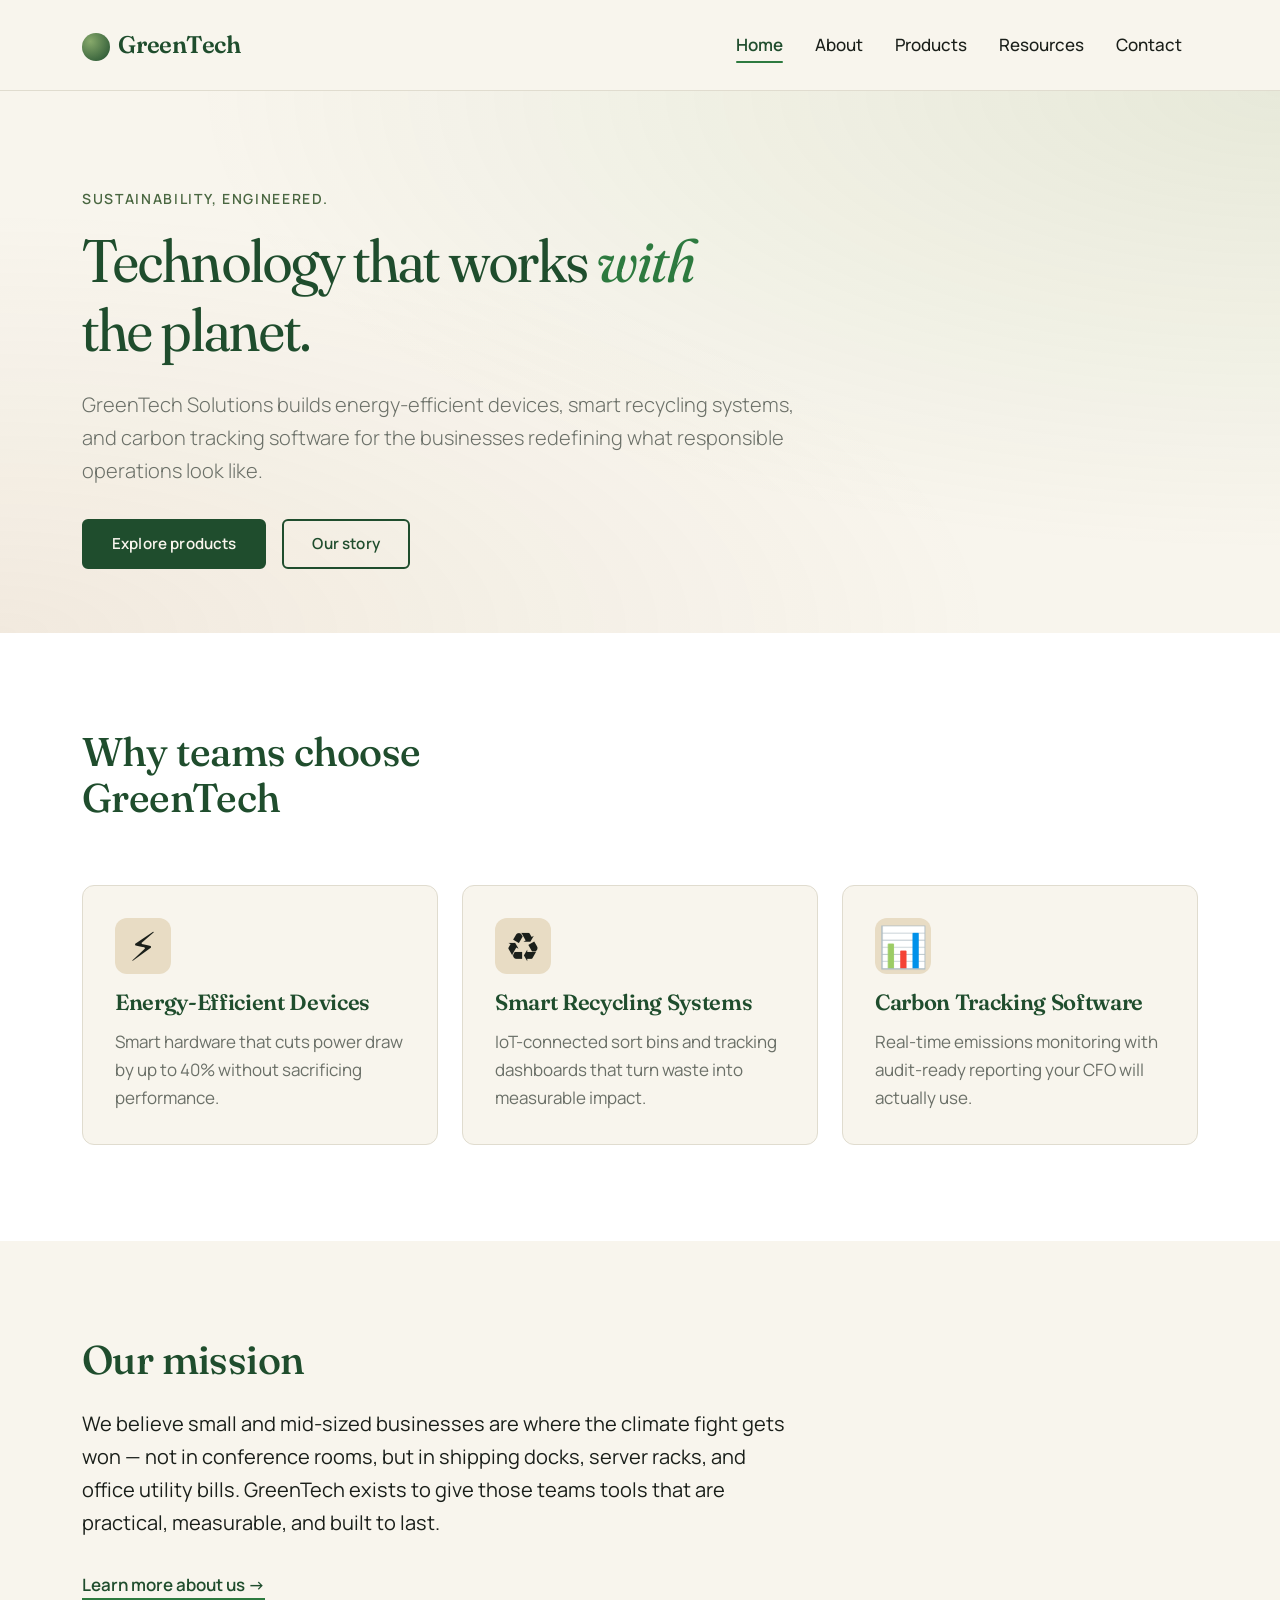
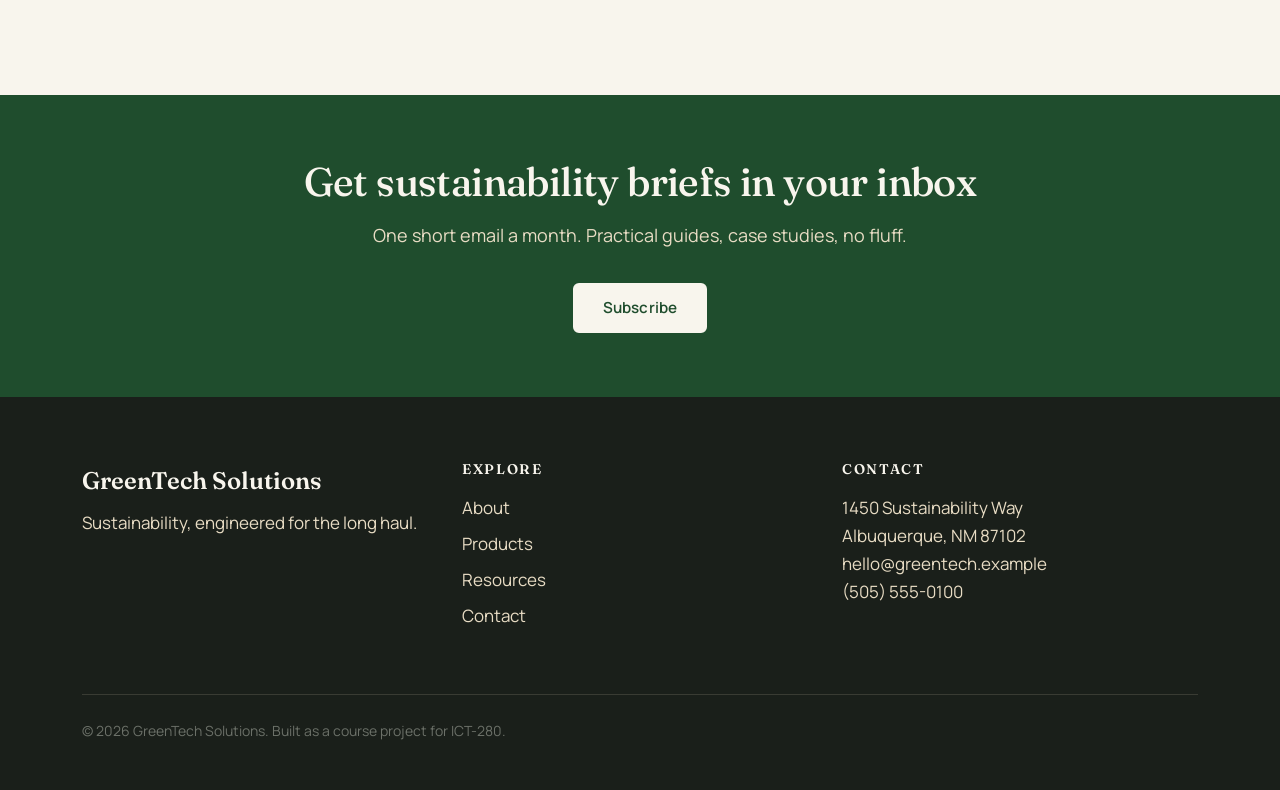
==== index.html @ 18853099 "Initial commit: homepage and about page" ====
<!DOCTYPE html>
<html lang="en">
<head>
  <meta charset="UTF-8">
  <meta name="viewport" content="width=device-width, initial-scale=1.0">
  <meta name="description" content="GreenTech Solutions — innovative, eco-friendly technology for small and mid-sized businesses ready to reduce their carbon footprint.">
  <meta name="author" content="GreenTech Solutions">
  <title>GreenTech Solutions — Eco-Friendly Technology for Sustainable Business</title>

  <!-- Google Fonts: Fraunces (display) + Manrope (body) -->
  <link rel="preconnect" href="https://fonts.googleapis.com">
  <link rel="preconnect" href="https://fonts.gstatic.com" crossorigin>
  <link href="https://fonts.googleapis.com/css2?family=Fraunces:opsz,wght@9..144,400;9..144,500;9..144,600;9..144,700&family=Manrope:wght@300;400;500;600;700&display=swap" rel="stylesheet">

  <!-- Bootstrap 5 CSS -->
  <link href="https://cdn.jsdelivr.net/npm/bootstrap@5.3.3/dist/css/bootstrap.min.css" rel="stylesheet">

  <!-- Custom stylesheet -->
  <link rel="stylesheet" href="css/styles.css">
</head>
<body>

  <!-- Skip link: jumps keyboard users past the nav -->
  <a href="#main-content" class="skip-link">Skip to main content</a>

  <!-- ============== HEADER / NAV ============== -->
  <header>
    <nav class="navbar navbar-expand-lg" aria-label="Primary navigation">
      <div class="container">
        <a class="navbar-brand" href="index.html">
          <span class="brand-mark" aria-hidden="true"></span>GreenTech
        </a>

        <button class="navbar-toggler" type="button"
                data-bs-toggle="collapse" data-bs-target="#mainNav"
                aria-controls="mainNav" aria-expanded="false"
                aria-label="Toggle navigation menu">
          <span class="navbar-toggler-icon"></span>
        </button>

        <div class="collapse navbar-collapse" id="mainNav">
          <ul class="navbar-nav ms-auto">
            <li class="nav-item"><a class="nav-link" href="index.html">Home</a></li>
            <li class="nav-item"><a class="nav-link" href="about.html">About</a></li>
            <li class="nav-item"><a class="nav-link" href="products.html">Products</a></li>
            <li class="nav-item"><a class="nav-link" href="blog.html">Resources</a></li>
            <li class="nav-item"><a class="nav-link" href="contact.html">Contact</a></li>
          </ul>
        </div>
      </div>
    </nav>
  </header>

  <main id="main-content">

    <!-- ============== HERO ============== -->
    <section class="hero" aria-labelledby="hero-heading">
      <div class="container">
        <p class="eyebrow">Sustainability, engineered.</p>
        <h1 id="hero-heading">Technology that works <em>with</em> the planet.</h1>
        <p class="lead">
          GreenTech Solutions builds energy-efficient devices, smart recycling
          systems, and carbon tracking software for the businesses redefining
          what responsible operations look like.
        </p>
        <div class="hero-actions">
          <a href="products.html" class="btn btn-primary">Explore products</a>
          <a href="about.html" class="btn btn-outline">Our story</a>
        </div>
      </div>
    </section>

    <!-- ============== FEATURES ============== -->
    <section class="features" aria-labelledby="features-heading">
      <div class="container">
        <h2 id="features-heading">Why teams choose GreenTech</h2>

        <div class="row g-4">
          <div class="col-md-4">
            <article class="feature-card h-100">
              <div class="feature-icon" aria-hidden="true">⚡</div>
              <h3>Energy-Efficient Devices</h3>
              <p>Smart hardware that cuts power draw by up to 40% without sacrificing performance.</p>
            </article>
          </div>

          <div class="col-md-4">
            <article class="feature-card h-100">
              <div class="feature-icon" aria-hidden="true">♻</div>
              <h3>Smart Recycling Systems</h3>
              <p>IoT-connected sort bins and tracking dashboards that turn waste into measurable impact.</p>
            </article>
          </div>

          <div class="col-md-4">
            <article class="feature-card h-100">
              <div class="feature-icon" aria-hidden="true">📊</div>
              <h3>Carbon Tracking Software</h3>
              <p>Real-time emissions monitoring with audit-ready reporting your CFO will actually use.</p>
            </article>
          </div>
        </div>
      </div>
    </section>

    <!-- ============== MISSION ============== -->
    <section class="mission" aria-labelledby="mission-heading">
      <div class="container">
        <h2 id="mission-heading">Our mission</h2>
        <p>
          We believe small and mid-sized businesses are where the climate
          fight gets won &mdash; not in conference rooms, but in shipping
          docks, server racks, and office utility bills. GreenTech exists
          to give those teams tools that are practical, measurable, and
          built to last.
        </p>
        <a href="about.html" class="link-arrow">Learn more about us &rarr;</a>
      </div>
    </section>

    <!-- ============== CTA BAND ============== -->
    <section class="cta-band" aria-labelledby="cta-heading">
      <div class="container">
        <h2 id="cta-heading">Get sustainability briefs in your inbox</h2>
        <p>One short email a month. Practical guides, case studies, no fluff.</p>
        <a href="contact.html#newsletter" class="btn btn-primary">Subscribe</a>
      </div>
    </section>

  </main>

  <!-- ============== FOOTER ============== -->
  <footer>
    <div class="container">
      <div class="row">
        <div class="col-md-4">
          <p class="footer-brand">GreenTech Solutions</p>
          <p>Sustainability, engineered for the long haul.</p>
        </div>

        <div class="col-md-4">
          <h4>Explore</h4>
          <ul class="footer-links">
            <li><a href="about.html">About</a></li>
            <li><a href="products.html">Products</a></li>
            <li><a href="blog.html">Resources</a></li>
            <li><a href="contact.html">Contact</a></li>
          </ul>
        </div>

        <div class="col-md-4">
          <h4>Contact</h4>
          <address>
            1450 Sustainability Way<br>
            Albuquerque, NM 87102<br>
            <a href="mailto:hello@greentech.example">hello@greentech.example</a><br>
            <a href="tel:+15055550100">(505) 555-0100</a>
          </address>
        </div>
      </div>

      <p class="footer-bottom">
        &copy; <time datetime="2026">2026</time> GreenTech Solutions.
        Built as a course project for ICT-280.
      </p>
    </div>
  </footer>

  <!-- Bootstrap 5 JS bundle (includes Popper) -->
  <script src="https://cdn.jsdelivr.net/npm/bootstrap@5.3.3/dist/js/bootstrap.bundle.min.js"></script>

  <!-- Site JS -->
  <script src="js/main.js"></script>
</body>
</html>
---- css/styles.css ----
/* ============================================================
   GreenTech Solutions — Main Stylesheet
   ICT-280 Final Project | Lisvaldo Liz
   ============================================================ */

/* -----------------------------------------------------------
   1. Design Tokens (CSS Custom Properties)
   ----------------------------------------------------------- */
:root {
  /* Greens — eco identity */
  --gt-forest: #1f4d2d;     /* deepest, trust + authority */
  --gt-leaf:   #2d7a3f;     /* primary action */
  --gt-moss:   #4a6741;     /* secondary green */
  --gt-sage:   #87a96b;     /* soft accent */

  /* Earth tones */
  --gt-clay:   #c19875;     /* warm accent */
  --gt-sand:   #e8dcc4;     /* soft surface */
  --gt-bark:   #5c4a3a;     /* deep warm */

  /* Neutrals */
  --gt-cream:    #f8f5ed;   /* page background — warmer than white */
  --gt-paper:    #ffffff;   /* card surface */
  --gt-charcoal: #1a1f1a;   /* primary text */
  --gt-stone:    #6b7068;   /* secondary text */
  --gt-line:     #e0dccf;   /* dividers */

  /* Typography */
  --font-display: 'Fraunces', Georgia, 'Times New Roman', serif;
  --font-body:    'Manrope', system-ui, -apple-system, sans-serif;

  /* Spacing scale */
  --space-xs: 0.5rem;
  --space-sm: 1rem;
  --space-md: 2rem;
  --space-lg: 4rem;
  --space-xl: 6rem;

  /* Other */
  --radius-sm: 6px;
  --radius-md: 12px;
  --radius-lg: 24px;
  --shadow-soft: 0 4px 24px rgba(31, 77, 45, 0.08);
  --shadow-lift: 0 12px 40px rgba(31, 77, 45, 0.12);
  --transition: 240ms cubic-bezier(0.4, 0, 0.2, 1);
}

/* -----------------------------------------------------------
   2. Base / Reset
   ----------------------------------------------------------- */
*, *::before, *::after { box-sizing: border-box; }

html { scroll-behavior: smooth; }

body {
  font-family: var(--font-body);
  font-weight: 400;
  font-size: 1.0625rem;     /* 17px — slightly larger for readability */
  line-height: 1.65;
  color: var(--gt-charcoal);
  background-color: var(--gt-cream);
  -webkit-font-smoothing: antialiased;
  -moz-osx-font-smoothing: grayscale;
}

/* Headings */
h1, h2, h3, h4, h5, h6 {
  font-family: var(--font-display);
  font-weight: 500;
  letter-spacing: -0.015em;
  color: var(--gt-forest);
  line-height: 1.15;
}

h1 { font-size: clamp(2.25rem, 5vw, 3.75rem); font-weight: 400; }
h2 { font-size: clamp(1.75rem, 3.5vw, 2.5rem); }
h3 { font-size: 1.375rem; font-weight: 600; }
h4 { font-size: 1.125rem; font-weight: 600; }

/* Use the optical-size axis of Fraunces for large display headings */
h1, .display-heading {
  font-variation-settings: "opsz" 120, "SOFT" 50;
}

em {
  font-style: italic;
  color: var(--gt-leaf);
}

p { margin-bottom: 1rem; }

a {
  color: var(--gt-forest);
  text-decoration: underline;
  text-decoration-thickness: 1px;
  text-underline-offset: 3px;
  transition: color var(--transition);
}
a:hover { color: var(--gt-leaf); }

/* -----------------------------------------------------------
   3. Accessibility helpers
   ----------------------------------------------------------- */
.skip-link {
  position: absolute;
  left: -9999px;
  top: 0;
  background: var(--gt-forest);
  color: var(--gt-cream);
  padding: 0.75rem 1.25rem;
  border-radius: 0 0 var(--radius-sm) 0;
  text-decoration: none;
  font-weight: 600;
  z-index: 9999;
}
.skip-link:focus {
  left: 0;
  outline: 3px solid var(--gt-clay);
  outline-offset: 2px;
}

/* Visible focus ring everywhere — critical for keyboard users */
:focus-visible {
  outline: 3px solid var(--gt-clay);
  outline-offset: 2px;
  border-radius: var(--radius-sm);
}

/* -----------------------------------------------------------
   4. Navbar (Bootstrap overrides)
   ----------------------------------------------------------- */
.navbar {
  background-color: var(--gt-cream);
  padding-top: 1.25rem;
  padding-bottom: 1.25rem;
  border-bottom: 1px solid var(--gt-line);
}

.navbar-brand {
  font-family: var(--font-display);
  font-size: 1.5rem;
  font-weight: 600;
  color: var(--gt-forest) !important;
  text-decoration: none;
  letter-spacing: -0.01em;
}

.brand-mark {
  display: inline-block;
  width: 28px;
  height: 28px;
  margin-right: 0.5rem;
  vertical-align: middle;
  background: radial-gradient(circle at 30% 30%, var(--gt-sage), var(--gt-forest));
  border-radius: 50%;
  position: relative;
}

.navbar-nav .nav-link {
  color: var(--gt-charcoal);
  font-weight: 500;
  padding: 0.5rem 1rem !important;
  text-decoration: none;
  position: relative;
}

.navbar-nav .nav-link:hover,
.navbar-nav .nav-link:focus { color: var(--gt-leaf); }

.navbar-nav .nav-link.active {
  color: var(--gt-forest);
  font-weight: 600;
}

.navbar-nav .nav-link.active::after {
  content: '';
  position: absolute;
  left: 1rem; right: 1rem; bottom: 0.25rem;
  height: 2px;
  background: var(--gt-leaf);
  border-radius: 2px;
}

/* -----------------------------------------------------------
   5. Buttons
   ----------------------------------------------------------- */
.btn {
  font-family: var(--font-body);
  font-weight: 600;
  font-size: 0.95rem;
  padding: 0.75rem 1.75rem;
  border-radius: var(--radius-sm);
  text-decoration: none;
  border: 2px solid transparent;
  transition: all var(--transition);
  letter-spacing: 0.01em;
}

.btn-primary {
  background-color: var(--gt-forest);
  color: var(--gt-cream);
  border-color: var(--gt-forest);
}
.btn-primary:hover,
.btn-primary:focus {
  background-color: var(--gt-leaf);
  border-color: var(--gt-leaf);
  color: var(--gt-cream);
  transform: translateY(-1px);
  box-shadow: var(--shadow-soft);
}

.btn-outline {
  background-color: transparent;
  color: var(--gt-forest);
  border-color: var(--gt-forest);
}
.btn-outline:hover,
.btn-outline:focus {
  background-color: var(--gt-forest);
  color: var(--gt-cream);
}

/* -----------------------------------------------------------
   6. Hero
   ----------------------------------------------------------- */
.hero {
  padding: var(--space-xl) 0 var(--space-lg);
  background:
    radial-gradient(ellipse at top right, rgba(135, 169, 107, 0.15), transparent 60%),
    radial-gradient(ellipse at bottom left, rgba(193, 152, 117, 0.12), transparent 55%),
    var(--gt-cream);
  position: relative;
  overflow: hidden;
}

.hero .eyebrow {
  font-size: 0.875rem;
  font-weight: 600;
  text-transform: uppercase;
  letter-spacing: 0.12em;
  color: var(--gt-moss);
  margin-bottom: 1rem;
}

.hero h1 { max-width: 18ch; margin-bottom: 1.5rem; }

.hero .lead {
  font-size: 1.25rem;
  max-width: 60ch;
  color: var(--gt-stone);
  margin-bottom: 2rem;
}

.hero-actions {
  display: flex;
  gap: 1rem;
  flex-wrap: wrap;
}

/* -----------------------------------------------------------
   7. Feature cards
   ----------------------------------------------------------- */
.features {
  padding: var(--space-xl) 0;
  background-color: var(--gt-paper);
}

.features h2 {
  margin-bottom: var(--space-lg);
  max-width: 20ch;
}

.feature-card {
  padding: 2rem;
  background-color: var(--gt-cream);
  border-radius: var(--radius-md);
  border: 1px solid var(--gt-line);
  transition: all var(--transition);
}
.feature-card:hover {
  transform: translateY(-4px);
  box-shadow: var(--shadow-lift);
  border-color: var(--gt-sage);
}

.feature-icon {
  font-size: 2.5rem;
  margin-bottom: 1rem;
  display: inline-block;
  width: 56px;
  height: 56px;
  line-height: 56px;
  text-align: center;
  background-color: var(--gt-sand);
  border-radius: var(--radius-md);
}

.feature-card h3 { margin-bottom: 0.75rem; }
.feature-card p { color: var(--gt-stone); margin-bottom: 0; }

/* -----------------------------------------------------------
   8. Mission
   ----------------------------------------------------------- */
.mission {
  padding: var(--space-xl) 0;
  background-color: var(--gt-cream);
}

.mission h2 { margin-bottom: 1.5rem; max-width: 16ch; }

.mission p {
  font-size: 1.25rem;
  max-width: 60ch;
  color: var(--gt-charcoal);
  margin-bottom: 2rem;
}

.link-arrow {
  font-weight: 600;
  font-size: 1.0625rem;
  text-decoration: none;
  color: var(--gt-forest);
  border-bottom: 2px solid var(--gt-leaf);
  padding-bottom: 2px;
  transition: all var(--transition);
}
.link-arrow:hover {
  color: var(--gt-leaf);
  padding-left: 4px;
}

/* -----------------------------------------------------------
   9. CTA band
   ----------------------------------------------------------- */
.cta-band {
  padding: var(--space-lg) 0;
  background-color: var(--gt-forest);
  color: var(--gt-cream);
  text-align: center;
}

.cta-band h2 { color: var(--gt-cream); margin-bottom: 1rem; }

.cta-band p {
  font-size: 1.125rem;
  max-width: 50ch;
  margin: 0 auto 2rem;
  color: var(--gt-sand);
}

.cta-band .btn-primary {
  background-color: var(--gt-cream);
  color: var(--gt-forest);
  border-color: var(--gt-cream);
}
.cta-band .btn-primary:hover {
  background-color: var(--gt-sand);
  border-color: var(--gt-sand);
  color: var(--gt-forest);
}

/* -----------------------------------------------------------
   10. Footer
   ----------------------------------------------------------- */
footer {
  background-color: var(--gt-charcoal);
  color: var(--gt-sand);
  padding: var(--space-lg) 0 var(--space-md);
}

footer h4 {
  color: var(--gt-cream);
  font-size: 0.875rem;
  font-weight: 600;
  text-transform: uppercase;
  letter-spacing: 0.12em;
  margin-bottom: 1rem;
}

.footer-brand {
  font-family: var(--font-display);
  font-size: 1.5rem;
  font-weight: 600;
  color: var(--gt-cream);
  margin-bottom: 0.5rem;
}

.footer-links { list-style: none; padding: 0; }
.footer-links li { margin-bottom: 0.5rem; }

footer a {
  color: var(--gt-sand);
  text-decoration: none;
}
footer a:hover { color: var(--gt-cream); }

footer address { font-style: normal; }

.footer-bottom {
  border-top: 1px solid rgba(232, 220, 196, 0.15);
  padding-top: 1.5rem;
  margin-top: 3rem;
  font-size: 0.875rem;
  color: var(--gt-stone);
}

/* -----------------------------------------------------------
   11. Responsive adjustments
   ----------------------------------------------------------- */
@media (max-width: 768px) {
  .hero { padding: var(--space-lg) 0 var(--space-md); }
  .hero .lead { font-size: 1.0625rem; }
  .features, .mission { padding: var(--space-lg) 0; }
  .cta-band { padding: var(--space-md) 0; }
  footer { padding: var(--space-md) 0 var(--space-sm); }
  footer .row > div { margin-bottom: 2rem; }
  .navbar-collapse { padding-top: 1rem; }
}

/* Reduced motion preference */
@media (prefers-reduced-motion: reduce) {
  *, *::before, *::after {
    animation-duration: 0.01ms !important;
    transition-duration: 0.01ms !important;
  }
  html { scroll-behavior: auto; }
}

/* -----------------------------------------------------------
   12. Page hero (interior pages)
   ----------------------------------------------------------- */
.page-hero {
  padding: var(--space-lg) 0 var(--space-md);
  background:
    radial-gradient(ellipse at top right, rgba(135, 169, 107, 0.15), transparent 60%),
    var(--gt-cream);
  border-bottom: 1px solid var(--gt-line);
}

.page-hero .eyebrow {
  font-size: 0.875rem;
  font-weight: 600;
  text-transform: uppercase;
  letter-spacing: 0.12em;
  color: var(--gt-moss);
  margin-bottom: 1rem;
}

.page-hero h1 {
  font-size: clamp(2rem, 4vw, 3rem);
  margin-bottom: 1rem;
  max-width: 18ch;
}

.page-hero .lead {
  font-size: 1.125rem;
  max-width: 55ch;
  color: var(--gt-stone);
  margin-bottom: 0;
}

/* -----------------------------------------------------------
   13. Story / narrative section
   ----------------------------------------------------------- */
.story {
  padding: var(--space-xl) 0;
  background-color: var(--gt-paper);
}

.story h2 { margin-bottom: 1.5rem; max-width: 20ch; }

.story p {
  font-size: 1.125rem;
  max-width: 60ch;
  color: var(--gt-charcoal);
}

.story .lead-paragraph {
  font-size: 1.375rem;
  font-family: var(--font-display);
  font-weight: 400;
  color: var(--gt-forest);
  line-height: 1.4;
  margin-bottom: 2rem;
}

/* -----------------------------------------------------------
   14. Team
   ----------------------------------------------------------- */
.team {
  padding: var(--space-xl) 0;
  background-color: var(--gt-cream);
}

.team h2 { margin-bottom: 0.75rem; max-width: 20ch; }
.team .section-intro {
  color: var(--gt-stone);
  margin-bottom: var(--space-md);
  max-width: 55ch;
}

.team-card {
  padding: 2rem;
  background-color: var(--gt-paper);
  border-radius: var(--radius-md);
  border: 1px solid var(--gt-line);
  height: 100%;
  transition: all var(--transition);
}
.team-card:hover {
  transform: translateY(-3px);
  box-shadow: var(--shadow-soft);
  border-color: var(--gt-sage);
}

.avatar {
  width: 88px;
  height: 88px;
  border-radius: 50%;
  display: flex;
  align-items: center;
  justify-content: center;
  font-family: var(--font-display);
  font-size: 1.75rem;
  font-weight: 600;
  margin-bottom: 1.25rem;
  letter-spacing: -0.02em;
}

.avatar--forest { background-color: var(--gt-forest); color: var(--gt-cream); }
.avatar--leaf   { background-color: var(--gt-leaf);   color: var(--gt-cream); }
.avatar--clay   { background-color: var(--gt-clay);   color: var(--gt-bark);  }
.avatar--sage   { background-color: var(--gt-sage);   color: var(--gt-forest);}

.team-card h3 { margin-bottom: 0.25rem; font-size: 1.25rem; }

.team-card .role {
  display: block;
  font-size: 0.875rem;
  font-weight: 600;
  text-transform: uppercase;
  letter-spacing: 0.08em;
  color: var(--gt-moss);
  margin-bottom: 1rem;
}

.team-card p { color: var(--gt-stone); margin-bottom: 0; font-size: 0.9375rem; }

/* -----------------------------------------------------------
   15. Timeline (vertical, alternating)
   ----------------------------------------------------------- */
.timeline-section {
  padding: var(--space-xl) 0;
  background-color: var(--gt-paper);
}

.timeline-section h2 {
  margin-bottom: 0.75rem;
  text-align: center;
  max-width: none;
}

.timeline-section .section-intro {
  color: var(--gt-stone);
  text-align: center;
  margin-bottom: var(--space-lg);
  max-width: 55ch;
  margin-left: auto;
  margin-right: auto;
}

.timeline {
  position: relative;
  max-width: 880px;
  margin: 0 auto;
  padding: 1rem 0;
  list-style: none;
}

/* Center line */
.timeline::before {
  content: '';
  position: absolute;
  left: 50%;
  top: 0;
  bottom: 0;
  width: 2px;
  background: linear-gradient(to bottom, transparent, var(--gt-sage) 5%, var(--gt-sage) 95%, transparent);
  transform: translateX(-50%);
}

.timeline-item {
  position: relative;
  width: 50%;
  padding: 1rem 2.5rem 1rem 0;
  margin-bottom: 1rem;
}

.timeline-item:nth-child(even) {
  margin-left: 50%;
  padding: 1rem 0 1rem 2.5rem;
}

/* Dot on the line */
.timeline-item::before {
  content: '';
  position: absolute;
  top: 2rem;
  width: 18px;
  height: 18px;
  background: var(--gt-leaf);
  border: 3px solid var(--gt-cream);
  border-radius: 50%;
  box-shadow: 0 0 0 2px var(--gt-leaf);
  z-index: 1;
}

.timeline-item:nth-child(odd)::before  { right: -9px; }
.timeline-item:nth-child(even)::before { left: -9px; }

.timeline-content {
  background: var(--gt-cream);
  padding: 1.25rem 1.5rem;
  border-radius: var(--radius-md);
  border: 1px solid var(--gt-line);
  transition: all var(--transition);
}
.timeline-content:hover {
  border-color: var(--gt-sage);
  box-shadow: var(--shadow-soft);
}

.timeline-year {
  font-family: var(--font-display);
  font-size: 1.25rem;
  font-weight: 600;
  color: var(--gt-leaf);
  display: block;
  margin-bottom: 0.5rem;
}

.timeline-content h3 {
  font-size: 1.0625rem;
  font-weight: 600;
  margin-bottom: 0.5rem;
}

.timeline-content p {
  font-size: 0.9375rem;
  color: var(--gt-stone);
  margin-bottom: 0;
}

/* Mobile: timeline collapses to single left-aligned column */
@media (max-width: 768px) {
  .timeline::before { left: 1rem; }

  .timeline-item,
  .timeline-item:nth-child(even) {
    width: 100%;
    margin-left: 0;
    padding: 0.5rem 0 0.5rem 2.75rem;
  }

  .timeline-item::before,
  .timeline-item:nth-child(odd)::before,
  .timeline-item:nth-child(even)::before {
    left: 8px;
    right: auto;
  }
}
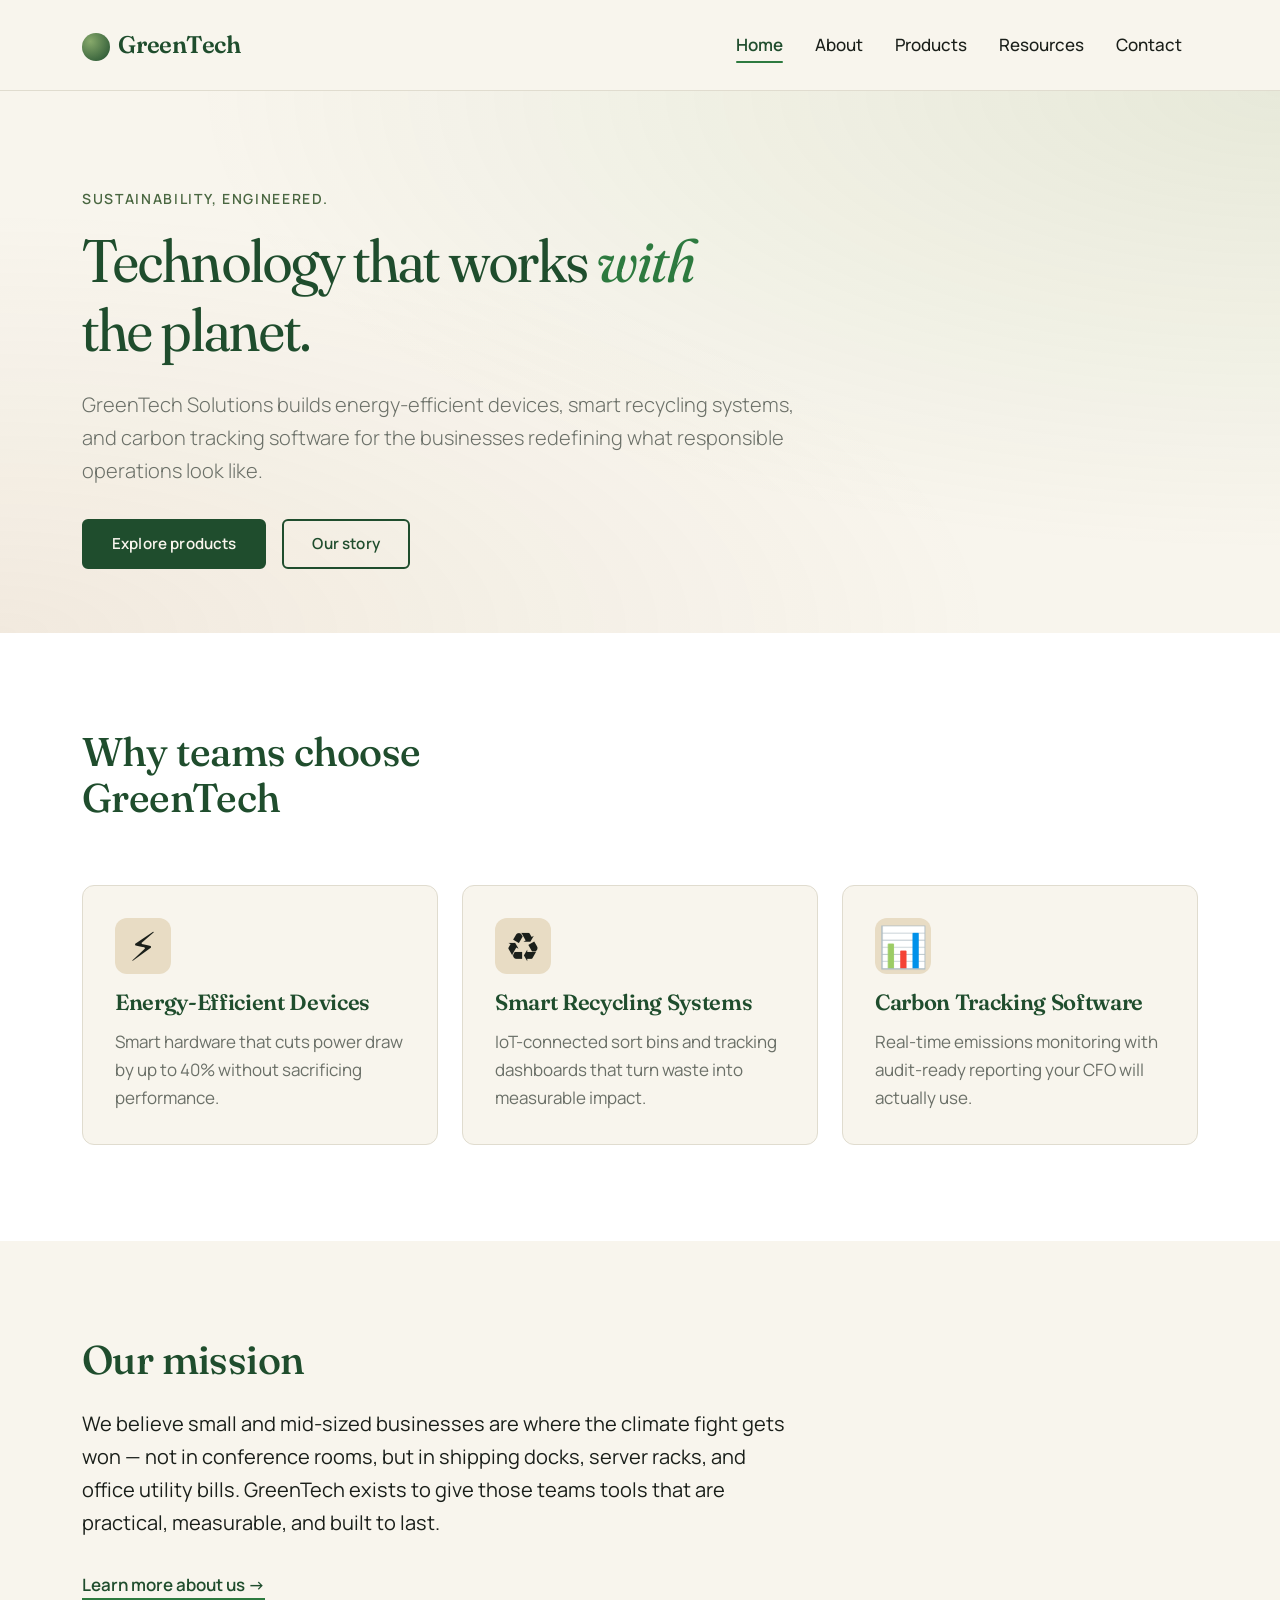
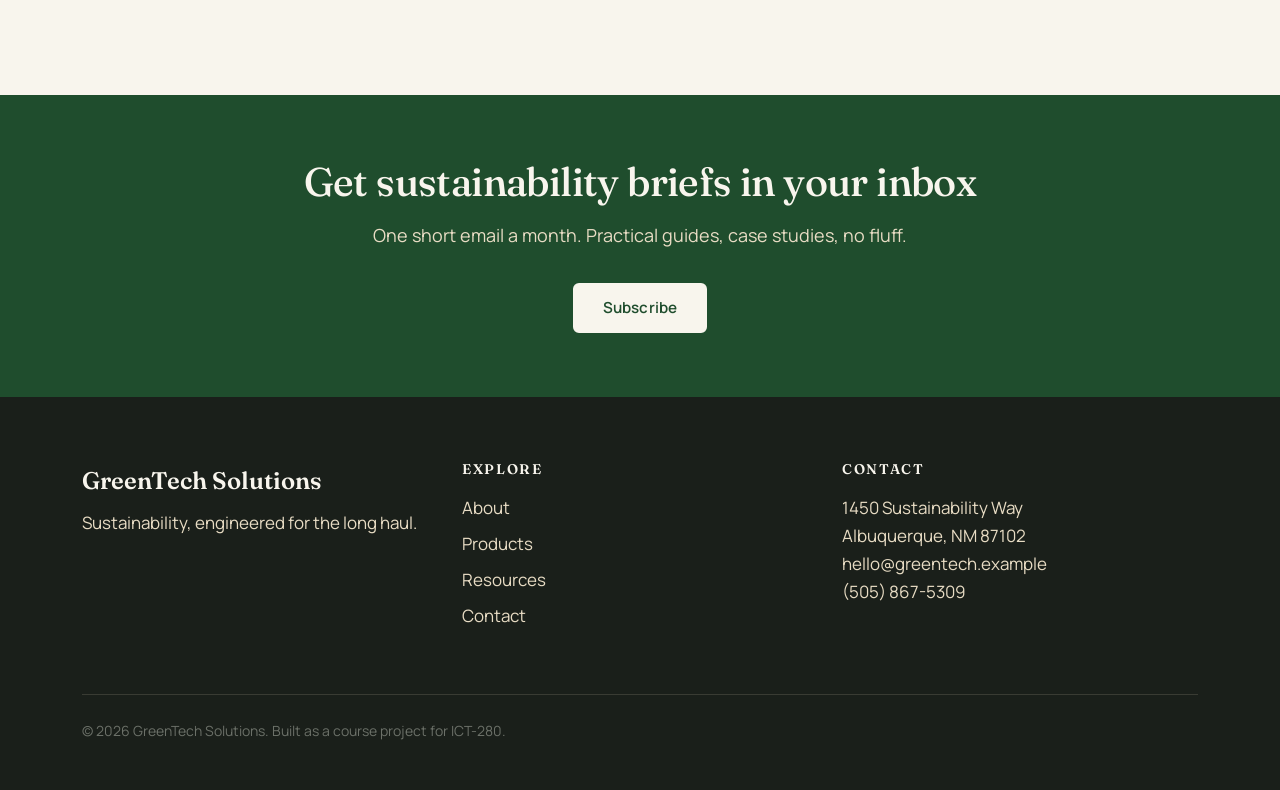
==== commit 10ec6ce0: "Accessibility pass: fix heading level skip in all page footers" ====
--- a/index.html
+++ b/index.html
@@ -139,7 +139,7 @@
         </div>
 
         <div class="col-md-4">
-          <h4>Explore</h4>
+          <h3>Explore</h3>
           <ul class="footer-links">
             <li><a href="about.html">About</a></li>
             <li><a href="products.html">Products</a></li>
@@ -149,12 +149,12 @@
         </div>
 
         <div class="col-md-4">
-          <h4>Contact</h4>
+          <h3>Contact</h3>
           <address>
             1450 Sustainability Way<br>
             Albuquerque, NM 87102<br>
             <a href="mailto:hello@greentech.example">hello@greentech.example</a><br>
-            <a href="tel:+15055550100">(505) 555-0100</a>
+            <a href="tel:+15058675309">(505) 867-5309</a>
           </address>
         </div>
       </div>
--- a/css/styles.css
+++ b/css/styles.css
@@ -124,6 +124,21 @@
   outline: 3px solid var(--gt-clay);
   outline-offset: 2px;
   border-radius: var(--radius-sm);
+}
+
+/* Visually-hidden but available to screen readers.
+   Use for labels, headings, or hint text that's redundant
+   visually but provides essential context for assistive tech. */
+.visually-hidden {
+  position: absolute;
+  width: 1px;
+  height: 1px;
+  padding: 0;
+  margin: -1px;
+  overflow: hidden;
+  clip: rect(0, 0, 0, 0);
+  white-space: nowrap;
+  border: 0;
 }
 
 /* -----------------------------------------------------------
@@ -369,7 +384,7 @@
   padding: var(--space-lg) 0 var(--space-md);
 }
 
-footer h4 {
+footer h3 {
   color: var(--gt-cream);
   font-size: 0.875rem;
   font-weight: 600;
@@ -670,3 +685,777 @@
     right: auto;
   }
 }
+
+/* -----------------------------------------------------------
+   16. Products page — filter bar + grid + cards
+   ----------------------------------------------------------- */
+.products-section {
+  padding: var(--space-lg) 0 var(--space-xl);
+  background-color: var(--gt-cream);
+}
+
+/* Filter / search controls */
+.filter-bar {
+  background: var(--gt-paper);
+  padding: 1.5rem;
+  border-radius: var(--radius-md);
+  border: 1px solid var(--gt-line);
+  margin-bottom: var(--space-md);
+  box-shadow: var(--shadow-soft);
+}
+
+.filter-bar-row {
+  display: flex;
+  flex-wrap: wrap;
+  gap: 1.5rem;
+  align-items: center;
+  justify-content: space-between;
+}
+
+.filter-group {
+  display: flex;
+  flex-wrap: wrap;
+  gap: 0.5rem;
+  align-items: center;
+}
+
+.filter-label {
+  font-size: 0.875rem;
+  font-weight: 600;
+  text-transform: uppercase;
+  letter-spacing: 0.08em;
+  color: var(--gt-stone);
+  margin-right: 0.5rem;
+}
+
+.filter-btn {
+  font-family: var(--font-body);
+  font-size: 0.9375rem;
+  font-weight: 500;
+  padding: 0.5rem 1.125rem;
+  border-radius: 999px;
+  border: 1.5px solid var(--gt-line);
+  background: var(--gt-cream);
+  color: var(--gt-charcoal);
+  cursor: pointer;
+  transition: all var(--transition);
+}
+.filter-btn:hover { border-color: var(--gt-sage); color: var(--gt-forest); }
+.filter-btn.active {
+  background: var(--gt-forest);
+  color: var(--gt-cream);
+  border-color: var(--gt-forest);
+}
+
+/* Search field */
+.search-group {
+  position: relative;
+  flex-grow: 1;
+  max-width: 320px;
+  min-width: 220px;
+}
+
+.search-input {
+  width: 100%;
+  font-family: var(--font-body);
+  font-size: 0.9375rem;
+  padding: 0.625rem 1rem 0.625rem 2.5rem;
+  border-radius: 999px;
+  border: 1.5px solid var(--gt-line);
+  background: var(--gt-cream);
+  color: var(--gt-charcoal);
+  transition: all var(--transition);
+}
+.search-input::placeholder { color: var(--gt-stone); }
+.search-input:focus {
+  outline: 3px solid var(--gt-clay);
+  outline-offset: 2px;
+  border-color: var(--gt-sage);
+  background: var(--gt-paper);
+}
+
+.search-icon {
+  position: absolute;
+  left: 0.95rem;
+  top: 50%;
+  transform: translateY(-50%);
+  pointer-events: none;
+  color: var(--gt-stone);
+  font-size: 1rem;
+}
+
+/* Results count */
+.results-count {
+  margin-bottom: 1.5rem;
+  font-size: 0.9375rem;
+  color: var(--gt-stone);
+}
+.results-count strong { color: var(--gt-forest); font-weight: 600; }
+
+/* Product grid */
+.product-grid {
+  display: grid;
+  grid-template-columns: repeat(auto-fill, minmax(280px, 1fr));
+  gap: 1.5rem;
+}
+
+.product-card {
+  background: var(--gt-paper);
+  border-radius: var(--radius-md);
+  border: 1px solid var(--gt-line);
+  padding: 1.75rem;
+  display: flex;
+  flex-direction: column;
+  transition: all var(--transition);
+}
+.product-card:hover {
+  transform: translateY(-3px);
+  box-shadow: var(--shadow-lift);
+  border-color: var(--gt-sage);
+}
+
+.product-icon {
+  width: 64px;
+  height: 64px;
+  border-radius: var(--radius-md);
+  display: flex;
+  align-items: center;
+  justify-content: center;
+  font-size: 2rem;
+  margin-bottom: 1.25rem;
+}
+
+.product-icon--hardware { background: var(--gt-sand); color: var(--gt-bark); }
+.product-icon--software { background: rgba(45, 122, 63, 0.12); color: var(--gt-forest); }
+.product-icon--services { background: rgba(193, 152, 117, 0.2); color: var(--gt-bark); }
+
+.product-card h3 {
+  font-size: 1.1875rem;
+  font-weight: 600;
+  margin-bottom: 0.5rem;
+  line-height: 1.3;
+}
+
+.product-card .product-desc {
+  color: var(--gt-stone);
+  font-size: 0.9375rem;
+  margin-bottom: 1.25rem;
+  flex-grow: 1;
+}
+
+.product-meta {
+  display: flex;
+  flex-wrap: wrap;
+  gap: 0.5rem;
+  margin-bottom: 1.25rem;
+}
+
+.badge {
+  display: inline-block;
+  font-size: 0.75rem;
+  font-weight: 600;
+  text-transform: uppercase;
+  letter-spacing: 0.06em;
+  padding: 0.25rem 0.625rem;
+  border-radius: 999px;
+}
+
+.badge--hardware { background: var(--gt-sand); color: var(--gt-bark); }
+.badge--software { background: rgba(45, 122, 63, 0.15); color: var(--gt-forest); }
+.badge--services { background: rgba(193, 152, 117, 0.25); color: var(--gt-bark); }
+
+.product-card .btn-card {
+  font-family: var(--font-body);
+  font-size: 0.875rem;
+  font-weight: 600;
+  padding: 0.5rem 1rem;
+  border-radius: var(--radius-sm);
+  border: 1.5px solid var(--gt-forest);
+  background: transparent;
+  color: var(--gt-forest);
+  text-decoration: none;
+  text-align: center;
+  align-self: flex-start;
+  transition: all var(--transition);
+}
+.product-card .btn-card:hover {
+  background: var(--gt-forest);
+  color: var(--gt-cream);
+}
+
+/* Empty state when filter+search return nothing */
+.empty-state {
+  display: none;
+  padding: var(--space-md);
+  background: var(--gt-paper);
+  border: 1px dashed var(--gt-line);
+  border-radius: var(--radius-md);
+  text-align: center;
+}
+.empty-state.visible { display: block; }
+.empty-state h3 {
+  font-size: 1.25rem;
+  margin-bottom: 0.5rem;
+}
+.empty-state p { color: var(--gt-stone); margin-bottom: 1rem; }
+.empty-state .btn-reset {
+  font-family: var(--font-body);
+  font-size: 0.9375rem;
+  font-weight: 600;
+  padding: 0.5rem 1.25rem;
+  border-radius: var(--radius-sm);
+  border: 1.5px solid var(--gt-forest);
+  background: transparent;
+  color: var(--gt-forest);
+  cursor: pointer;
+  transition: all var(--transition);
+}
+.empty-state .btn-reset:hover {
+  background: var(--gt-forest);
+  color: var(--gt-cream);
+}
+
+/* Hidden products (used by JS filter) */
+.product-card[hidden] { display: none; }
+
+@media (max-width: 600px) {
+  .filter-bar-row { flex-direction: column; align-items: stretch; }
+  .search-group { max-width: 100%; }
+  .filter-group { justify-content: flex-start; }
+}
+
+/* -----------------------------------------------------------
+   17. Blog / Resources page
+   ----------------------------------------------------------- */
+.resources-section {
+  padding: var(--space-lg) 0 var(--space-xl);
+  background-color: var(--gt-cream);
+}
+
+/* Featured article (large hero card) */
+.featured-article {
+  display: grid;
+  grid-template-columns: 1.1fr 1fr;
+  gap: 0;
+  background: var(--gt-paper);
+  border-radius: var(--radius-md);
+  border: 1px solid var(--gt-line);
+  overflow: hidden;
+  margin-bottom: var(--space-md);
+  transition: all var(--transition);
+}
+.featured-article:hover {
+  border-color: var(--gt-sage);
+  box-shadow: var(--shadow-lift);
+}
+
+.featured-article .article-banner {
+  min-height: 320px;
+  display: flex;
+  align-items: center;
+  justify-content: center;
+  font-size: 5rem;
+  color: rgba(255, 255, 255, 0.92);
+}
+
+.featured-article .article-body {
+  padding: 2.5rem;
+  display: flex;
+  flex-direction: column;
+  justify-content: center;
+}
+
+.featured-article .article-title {
+  font-size: 1.75rem;
+  margin-bottom: 1rem;
+  line-height: 1.2;
+}
+
+.featured-article .article-excerpt {
+  color: var(--gt-stone);
+  font-size: 1.0625rem;
+  margin-bottom: 1.5rem;
+}
+
+@media (max-width: 768px) {
+  .featured-article { grid-template-columns: 1fr; }
+  .featured-article .article-banner { min-height: 180px; font-size: 3rem; }
+  .featured-article .article-body { padding: 1.5rem; }
+  .featured-article .article-title { font-size: 1.375rem; }
+}
+
+/* Article grid */
+.article-grid {
+  display: grid;
+  grid-template-columns: repeat(auto-fill, minmax(290px, 1fr));
+  gap: 1.75rem;
+  margin-bottom: var(--space-md);
+}
+
+.article-card {
+  background: var(--gt-paper);
+  border-radius: var(--radius-md);
+  border: 1px solid var(--gt-line);
+  overflow: hidden;
+  display: flex;
+  flex-direction: column;
+  transition: all var(--transition);
+}
+.article-card:hover {
+  transform: translateY(-3px);
+  border-color: var(--gt-sage);
+  box-shadow: var(--shadow-soft);
+}
+
+.article-card .article-banner {
+  height: 160px;
+  display: flex;
+  align-items: center;
+  justify-content: center;
+  font-size: 3rem;
+  color: rgba(255, 255, 255, 0.92);
+}
+
+/* Banner gradient themes — each article gets a distinct one */
+.banner--forest { background: linear-gradient(135deg, var(--gt-forest) 0%, var(--gt-leaf) 100%); }
+.banner--leaf   { background: linear-gradient(135deg, var(--gt-leaf) 0%, var(--gt-sage) 100%); }
+.banner--moss   { background: linear-gradient(135deg, var(--gt-moss) 0%, var(--gt-bark) 100%); }
+.banner--sage   { background: linear-gradient(135deg, var(--gt-sage) 0%, var(--gt-moss) 100%); }
+.banner--clay   { background: linear-gradient(135deg, var(--gt-clay) 0%, var(--gt-bark) 100%); }
+.banner--earth  { background: linear-gradient(135deg, var(--gt-bark) 0%, var(--gt-forest) 100%); }
+.banner--mixed  { background: linear-gradient(135deg, var(--gt-leaf) 0%, var(--gt-clay) 100%); }
+
+.article-card .article-body {
+  padding: 1.5rem;
+  display: flex;
+  flex-direction: column;
+  flex-grow: 1;
+}
+
+.article-category {
+  display: inline-block;
+  font-size: 0.75rem;
+  font-weight: 600;
+  text-transform: uppercase;
+  letter-spacing: 0.08em;
+  color: var(--gt-moss);
+  margin-bottom: 0.75rem;
+}
+
+.article-card .article-title {
+  font-size: 1.125rem;
+  line-height: 1.3;
+  margin-bottom: 0.75rem;
+  font-weight: 600;
+}
+
+.article-card .article-title a {
+  color: var(--gt-charcoal);
+  text-decoration: none;
+  transition: color var(--transition);
+}
+.article-card .article-title a:hover { color: var(--gt-forest); }
+
+.article-card .article-excerpt {
+  color: var(--gt-stone);
+  font-size: 0.9375rem;
+  flex-grow: 1;
+  margin-bottom: 1.25rem;
+}
+
+.article-meta {
+  display: flex;
+  align-items: center;
+  gap: 0.75rem;
+  font-size: 0.8125rem;
+  color: var(--gt-stone);
+  border-top: 1px solid var(--gt-line);
+  padding-top: 1rem;
+}
+
+.article-meta .author { font-weight: 600; color: var(--gt-charcoal); }
+.article-meta .meta-divider { color: var(--gt-line); }
+
+/* Topic browse */
+.topics-section {
+  padding: var(--space-lg) 0;
+  background-color: var(--gt-paper);
+}
+
+.topics-section h2 {
+  margin-bottom: 0.75rem;
+  text-align: center;
+}
+
+.topics-section .section-intro {
+  text-align: center;
+  color: var(--gt-stone);
+  margin-bottom: var(--space-md);
+}
+
+.topics-list {
+  display: flex;
+  flex-wrap: wrap;
+  gap: 0.75rem;
+  justify-content: center;
+  list-style: none;
+  padding: 0;
+  max-width: 760px;
+  margin: 0 auto;
+}
+
+.topics-list a {
+  display: inline-block;
+  padding: 0.625rem 1.25rem;
+  background: var(--gt-cream);
+  border: 1.5px solid var(--gt-line);
+  border-radius: 999px;
+  color: var(--gt-charcoal);
+  font-weight: 500;
+  text-decoration: none;
+  transition: all var(--transition);
+}
+.topics-list a:hover,
+.topics-list a:focus {
+  background: var(--gt-forest);
+  color: var(--gt-cream);
+  border-color: var(--gt-forest);
+  transform: translateY(-1px);
+}
+
+/* -----------------------------------------------------------
+   18. Contact page — form, validation, newsletter, map
+   ----------------------------------------------------------- */
+.contact-section {
+  padding: var(--space-xl) 0;
+  background-color: var(--gt-cream);
+}
+
+/* Two-column layout: form | sidebar */
+.contact-grid {
+  display: grid;
+  grid-template-columns: 1.5fr 1fr;
+  gap: var(--space-md);
+  align-items: start;
+}
+
+@media (max-width: 900px) {
+  .contact-grid { grid-template-columns: 1fr; }
+}
+
+/* Form container */
+.contact-form-wrap {
+  background: var(--gt-paper);
+  border-radius: var(--radius-md);
+  border: 1px solid var(--gt-line);
+  padding: 2.5rem;
+}
+
+.contact-form-wrap h2 {
+  margin-bottom: 0.5rem;
+}
+
+.contact-form-wrap .form-intro {
+  color: var(--gt-stone);
+  margin-bottom: 2rem;
+}
+
+/* Form fields */
+.form-group {
+  margin-bottom: 1.5rem;
+}
+
+.form-group label {
+  display: block;
+  font-size: 0.9375rem;
+  font-weight: 600;
+  color: var(--gt-charcoal);
+  margin-bottom: 0.4rem;
+}
+
+.form-group .required-mark {
+  color: var(--gt-leaf);
+  margin-left: 2px;
+  font-weight: 700;
+}
+
+.form-group input,
+.form-group select,
+.form-group textarea {
+  width: 100%;
+  font-family: var(--font-body);
+  font-size: 1rem;
+  color: var(--gt-charcoal);
+  background: var(--gt-cream);
+  border: 1.5px solid var(--gt-line);
+  border-radius: var(--radius-sm);
+  padding: 0.75rem 1rem;
+  transition: all var(--transition);
+  appearance: none;
+  -webkit-appearance: none;
+}
+
+.form-group select {
+  background-image: url("data:image/svg+xml,%3Csvg xmlns='http://www.w3.org/2000/svg' width='12' height='8' viewBox='0 0 12 8'%3E%3Cpath fill='%236b7068' d='M6 8L0 0h12z'/%3E%3C/svg%3E");
+  background-repeat: no-repeat;
+  background-position: right 1rem center;
+  padding-right: 2.5rem;
+}
+
+.form-group textarea {
+  resize: vertical;
+  min-height: 140px;
+}
+
+.form-group input:focus,
+.form-group select:focus,
+.form-group textarea:focus {
+  outline: 3px solid var(--gt-clay);
+  outline-offset: 2px;
+  border-color: var(--gt-sage);
+  background: var(--gt-paper);
+}
+
+/* Validation states */
+.form-group input.is-valid,
+.form-group select.is-valid,
+.form-group textarea.is-valid {
+  border-color: var(--gt-leaf);
+}
+
+.form-group input.is-invalid,
+.form-group select.is-invalid,
+.form-group textarea.is-invalid {
+  border-color: #c0392b;
+  background: #fdf9f9;
+}
+
+.field-error {
+  display: none;
+  font-size: 0.8125rem;
+  color: #c0392b;
+  font-weight: 500;
+  margin-top: 0.35rem;
+}
+
+.field-error.visible { display: block; }
+
+/* Submit button */
+.btn-submit {
+  font-family: var(--font-body);
+  font-weight: 600;
+  font-size: 1rem;
+  padding: 0.875rem 2rem;
+  background: var(--gt-forest);
+  color: var(--gt-cream);
+  border: 2px solid var(--gt-forest);
+  border-radius: var(--radius-sm);
+  cursor: pointer;
+  transition: all var(--transition);
+  width: 100%;
+}
+.btn-submit:hover,
+.btn-submit:focus {
+  background: var(--gt-leaf);
+  border-color: var(--gt-leaf);
+  transform: translateY(-1px);
+  box-shadow: var(--shadow-soft);
+}
+.btn-submit:disabled {
+  opacity: 0.6;
+  cursor: not-allowed;
+  transform: none;
+}
+
+/* Success message */
+.form-success {
+  display: none;
+  padding: 2rem;
+  background: rgba(45, 122, 63, 0.08);
+  border: 1.5px solid var(--gt-leaf);
+  border-radius: var(--radius-md);
+  text-align: center;
+  margin-top: 1.5rem;
+}
+
+.form-success.visible { display: block; }
+
+.form-success h3 {
+  color: var(--gt-forest);
+  margin-bottom: 0.5rem;
+  font-size: 1.25rem;
+}
+
+.form-success p {
+  color: var(--gt-stone);
+  margin-bottom: 0;
+}
+
+/* Contact sidebar */
+.contact-sidebar {
+  display: flex;
+  flex-direction: column;
+  gap: 1.5rem;
+}
+
+.contact-info-card {
+  background: var(--gt-paper);
+  border-radius: var(--radius-md);
+  border: 1px solid var(--gt-line);
+  padding: 1.75rem;
+}
+
+.contact-info-card h3 {
+  font-size: 1.0625rem;
+  font-weight: 600;
+  margin-bottom: 1.25rem;
+  padding-bottom: 0.75rem;
+  border-bottom: 1px solid var(--gt-line);
+}
+
+.contact-detail {
+  display: flex;
+  gap: 1rem;
+  align-items: flex-start;
+  margin-bottom: 1.25rem;
+}
+
+.contact-detail:last-child { margin-bottom: 0; }
+
+.contact-detail-icon {
+  font-size: 1.25rem;
+  width: 2rem;
+  text-align: center;
+  flex-shrink: 0;
+  margin-top: 0.1rem;
+}
+
+.contact-detail-text { font-size: 0.9375rem; }
+.contact-detail-text strong {
+  display: block;
+  font-weight: 600;
+  margin-bottom: 0.15rem;
+}
+.contact-detail-text a {
+  color: var(--gt-charcoal);
+  text-decoration: none;
+}
+.contact-detail-text a:hover { color: var(--gt-leaf); }
+
+/* Map placeholder */
+.map-placeholder {
+  background: linear-gradient(135deg,
+    var(--gt-forest) 0%,
+    var(--gt-moss) 40%,
+    var(--gt-sage) 100%);
+  border-radius: var(--radius-md);
+  min-height: 180px;
+  display: flex;
+  flex-direction: column;
+  align-items: center;
+  justify-content: center;
+  color: var(--gt-cream);
+  text-align: center;
+  padding: 2rem;
+}
+
+.map-placeholder .map-icon { font-size: 2.5rem; margin-bottom: 0.5rem; }
+.map-placeholder p { font-size: 0.9375rem; opacity: 0.85; margin-bottom: 0; }
+.map-placeholder strong { display: block; font-size: 1rem; margin-bottom: 0.25rem; }
+
+/* -----------------------------------------------------------
+   19. Newsletter signup section
+   ----------------------------------------------------------- */
+.newsletter-section {
+  padding: var(--space-lg) 0;
+  background-color: var(--gt-paper);
+}
+
+.newsletter-card {
+  background: linear-gradient(135deg,
+    var(--gt-forest) 0%,
+    var(--gt-leaf) 100%);
+  border-radius: var(--radius-lg);
+  padding: var(--space-md) var(--space-lg);
+  color: var(--gt-cream);
+  display: grid;
+  grid-template-columns: 1fr auto;
+  gap: 2rem;
+  align-items: center;
+}
+
+@media (max-width: 768px) {
+  .newsletter-card {
+    grid-template-columns: 1fr;
+    padding: 2rem;
+  }
+}
+
+.newsletter-card h2 {
+  color: var(--gt-cream);
+  font-size: clamp(1.375rem, 3vw, 2rem);
+  margin-bottom: 0.5rem;
+}
+
+.newsletter-card p {
+  color: var(--gt-sand);
+  margin-bottom: 0;
+}
+
+.newsletter-form {
+  display: flex;
+  gap: 0.75rem;
+  flex-wrap: wrap;
+}
+
+.newsletter-input {
+  font-family: var(--font-body);
+  font-size: 1rem;
+  padding: 0.75rem 1.25rem;
+  border-radius: var(--radius-sm);
+  border: none;
+  background: rgba(255, 255, 255, 0.15);
+  color: var(--gt-cream);
+  min-width: 240px;
+  flex: 1;
+  transition: all var(--transition);
+}
+
+.newsletter-input::placeholder { color: rgba(232, 220, 196, 0.7); }
+
+.newsletter-input:focus {
+  outline: 3px solid var(--gt-clay);
+  outline-offset: 2px;
+  background: rgba(255, 255, 255, 0.22);
+}
+
+.btn-newsletter {
+  font-family: var(--font-body);
+  font-weight: 600;
+  font-size: 0.9375rem;
+  padding: 0.75rem 1.5rem;
+  background: var(--gt-cream);
+  color: var(--gt-forest);
+  border: none;
+  border-radius: var(--radius-sm);
+  cursor: pointer;
+  white-space: nowrap;
+  transition: all var(--transition);
+}
+
+.btn-newsletter:hover,
+.btn-newsletter:focus {
+  background: var(--gt-sand);
+  transform: translateY(-1px);
+  box-shadow: var(--shadow-soft);
+}
+
+.newsletter-success {
+  display: none;
+  color: var(--gt-sand);
+  font-size: 0.9375rem;
+  font-weight: 500;
+  margin-top: 0.5rem;
+}
+
+.newsletter-success.visible { display: block; }
